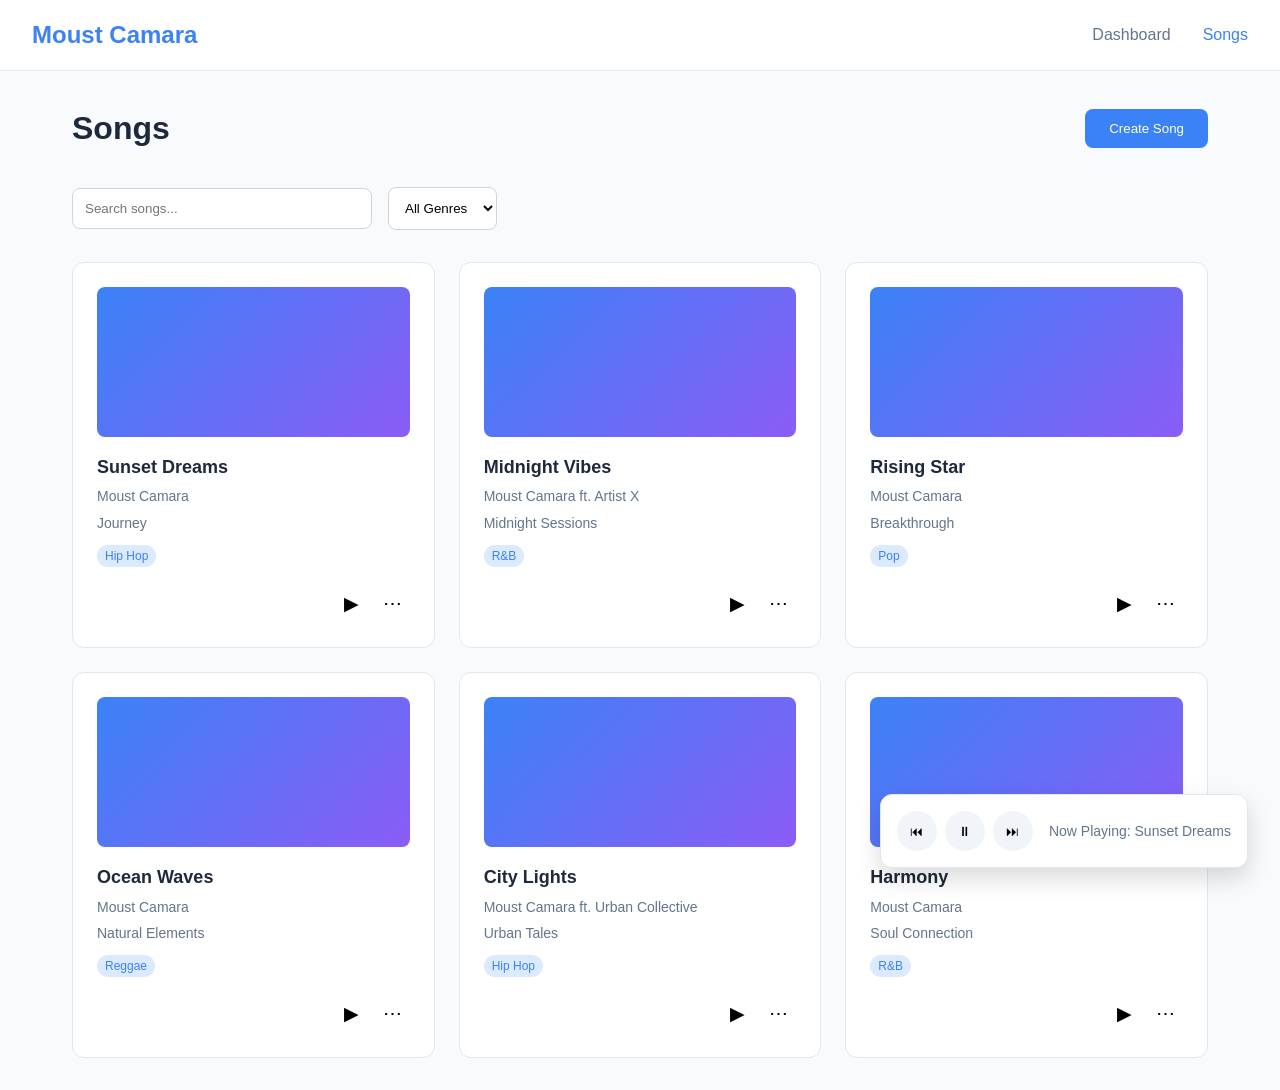
==== songs.html @ f2602607 "Fix create song drawer closing on Songs page Co-authored-by: lyricboost <84291668+lyricboost@users.n" ====
<!DOCTYPE html>
<html lang="en">
<head>
    <meta charset="UTF-8">
    <meta name="viewport" content="width=device-width, initial-scale=1.0">
    <title>Moust Camara - Songs</title>
    <link rel="stylesheet" href="styles.css">
</head>
<body>
    <nav class="navbar">
        <div class="nav-brand">Moust Camara</div>
        <div class="nav-links">
            <a href="index.html" class="nav-link">Dashboard</a>
            <a href="songs.html" class="nav-link active">Songs</a>
        </div>
    </nav>

    <main class="main-content songs-page">
        <div class="page-header">
            <h1>Songs</h1>
            <button class="btn btn-primary" id="createSongBtn">Create Song</button>
        </div>

        <div class="songs-filters">
            <div class="filter-group">
                <input type="text" placeholder="Search songs..." class="search-input">
                <select class="filter-select">
                    <option value="">All Genres</option>
                    <option value="hip-hop">Hip Hop</option>
                    <option value="r&b">R&B</option>
                    <option value="pop">Pop</option>
                    <option value="reggae">Reggae</option>
                </select>
            </div>
        </div>

        <div class="songs-grid">
            <div class="song-card">
                <div class="song-artwork"></div>
                <div class="song-info">
                    <h3 class="song-title">Sunset Dreams</h3>
                    <p class="song-artist">Moust Camara</p>
                    <p class="song-album">Journey</p>
                    <span class="song-genre">Hip Hop</span>
                </div>
                <div class="song-actions">
                    <button class="btn-icon">▶</button>
                    <button class="btn-icon">⋯</button>
                </div>
            </div>

            <div class="song-card">
                <div class="song-artwork"></div>
                <div class="song-info">
                    <h3 class="song-title">Midnight Vibes</h3>
                    <p class="song-artist">Moust Camara ft. Artist X</p>
                    <p class="song-album">Midnight Sessions</p>
                    <span class="song-genre">R&B</span>
                </div>
                <div class="song-actions">
                    <button class="btn-icon">▶</button>
                    <button class="btn-icon">⋯</button>
                </div>
            </div>

            <div class="song-card">
                <div class="song-artwork"></div>
                <div class="song-info">
                    <h3 class="song-title">Rising Star</h3>
                    <p class="song-artist">Moust Camara</p>
                    <p class="song-album">Breakthrough</p>
                    <span class="song-genre">Pop</span>
                </div>
                <div class="song-actions">
                    <button class="btn-icon">▶</button>
                    <button class="btn-icon">⋯</button>
                </div>
            </div>

            <div class="song-card">
                <div class="song-artwork"></div>
                <div class="song-info">
                    <h3 class="song-title">Ocean Waves</h3>
                    <p class="song-artist">Moust Camara</p>
                    <p class="song-album">Natural Elements</p>
                    <span class="song-genre">Reggae</span>
                </div>
                <div class="song-actions">
                    <button class="btn-icon">▶</button>
                    <button class="btn-icon">⋯</button>
                </div>
            </div>

            <div class="song-card">
                <div class="song-artwork"></div>
                <div class="song-info">
                    <h3 class="song-title">City Lights</h3>
                    <p class="song-artist">Moust Camara ft. Urban Collective</p>
                    <p class="song-album">Urban Tales</p>
                    <span class="song-genre">Hip Hop</span>
                </div>
                <div class="song-actions">
                    <button class="btn-icon">▶</button>
                    <button class="btn-icon">⋯</button>
                </div>
            </div>

            <div class="song-card">
                <div class="song-artwork"></div>
                <div class="song-info">
                    <h3 class="song-title">Harmony</h3>
                    <p class="song-artist">Moust Camara</p>
                    <p class="song-album">Soul Connection</p>
                    <span class="song-genre">R&B</span>
                </div>
                <div class="song-actions">
                    <button class="btn-icon">▶</button>
                    <button class="btn-icon">⋯</button>
                </div>
            </div>
        </div>

        <!-- Intentionally add some problematic elements that might interfere with drawer on this page -->
        <div class="songs-overlay-content">
            <div class="floating-player">
                <div class="player-controls">
                    <button class="control-btn">⏮</button>
                    <button class="control-btn">⏸</button>
                    <button class="control-btn">⏭</button>
                </div>
                <div class="now-playing">
                    <span>Now Playing: Sunset Dreams</span>
                </div>
            </div>
        </div>
    </main>

    <!-- Create Song Drawer -->
    <div class="drawer-overlay" id="drawerOverlay">
        <div class="drawer" id="songDrawer">
            <div class="drawer-header">
                <h2>Create New Song</h2>
                <button class="close-btn" id="closeDrawerBtn">&times;</button>
            </div>
            <div class="drawer-content">
                <form class="song-form">
                    <div class="form-group">
                        <label for="songTitle">Song Title</label>
                        <input type="text" id="songTitle" name="songTitle" required>
                    </div>
                    <div class="form-group">
                        <label for="artist">Artist</label>
                        <input type="text" id="artist" name="artist" value="Moust Camara" required>
                    </div>
                    <div class="form-group">
                        <label for="album">Album</label>
                        <input type="text" id="album" name="album">
                    </div>
                    <div class="form-group">
                        <label for="genre">Genre</label>
                        <select id="genre" name="genre">
                            <option value="">Select Genre</option>
                            <option value="hip-hop">Hip Hop</option>
                            <option value="r&b">R&B</option>
                            <option value="pop">Pop</option>
                            <option value="reggae">Reggae</option>
                        </select>
                    </div>
                    <div class="form-group">
                        <label for="description">Description</label>
                        <textarea id="description" name="description" rows="4"></textarea>
                    </div>
                    <div class="form-actions">
                        <button type="button" class="btn btn-secondary" id="cancelBtn">Cancel</button>
                        <button type="submit" class="btn btn-primary">Create Song</button>
                    </div>
                </form>
            </div>
        </div>
    </div>

    <script src="script.js"></script>
</body>
</html>
---- styles.css ----
/* Base styles */
* {
    margin: 0;
    padding: 0;
    box-sizing: border-box;
}

body {
    font-family: -apple-system, BlinkMacSystemFont, 'Segoe UI', Roboto, sans-serif;
    background-color: #f8fafc;
    color: #1e293b;
    line-height: 1.6;
}

/* Navigation */
.navbar {
    background: #fff;
    padding: 1rem 2rem;
    border-bottom: 1px solid #e2e8f0;
    display: flex;
    justify-content: space-between;
    align-items: center;
    position: sticky;
    top: 0;
    z-index: 100;
}

.nav-brand {
    font-size: 1.5rem;
    font-weight: bold;
    color: #3b82f6;
}

.nav-links {
    display: flex;
    gap: 2rem;
}

.nav-link {
    text-decoration: none;
    color: #64748b;
    font-weight: 500;
    transition: color 0.2s;
}

.nav-link:hover,
.nav-link.active {
    color: #3b82f6;
}

/* Main content */
.main-content {
    max-width: 1200px;
    margin: 0 auto;
    padding: 2rem;
}

.page-header {
    display: flex;
    justify-content: space-between;
    align-items: center;
    margin-bottom: 2rem;
}

.page-header h1 {
    font-size: 2rem;
    font-weight: 700;
}

/* Buttons */
.btn {
    padding: 0.75rem 1.5rem;
    border: none;
    border-radius: 0.5rem;
    font-weight: 500;
    cursor: pointer;
    transition: all 0.2s;
    text-decoration: none;
    display: inline-block;
}

.btn-primary {
    background: #3b82f6;
    color: white;
}

.btn-primary:hover {
    background: #2563eb;
}

.btn-secondary {
    background: #e2e8f0;
    color: #475569;
}

.btn-secondary:hover {
    background: #cbd5e1;
}

.btn-icon {
    background: none;
    border: none;
    font-size: 1.2rem;
    cursor: pointer;
    padding: 0.5rem;
    border-radius: 0.25rem;
    transition: background 0.2s;
}

.btn-icon:hover {
    background: #f1f5f9;
}

/* Dashboard specific styles */
.stats-grid {
    display: grid;
    grid-template-columns: repeat(auto-fit, minmax(200px, 1fr));
    gap: 1.5rem;
    margin-bottom: 3rem;
}

.stat-card {
    background: white;
    padding: 1.5rem;
    border-radius: 0.75rem;
    border: 1px solid #e2e8f0;
    text-align: center;
}

.stat-card h3 {
    color: #64748b;
    font-size: 0.875rem;
    font-weight: 500;
    margin-bottom: 0.5rem;
}

.stat-number {
    font-size: 2rem;
    font-weight: bold;
    color: #1e293b;
}

.recent-activity {
    background: white;
    padding: 1.5rem;
    border-radius: 0.75rem;
    border: 1px solid #e2e8f0;
}

.recent-activity h2 {
    margin-bottom: 1rem;
    font-size: 1.25rem;
}

.activity-list {
    display: flex;
    flex-direction: column;
    gap: 1rem;
}

.activity-item {
    display: flex;
    justify-content: space-between;
    align-items: center;
    padding: 1rem;
    background: #f8fafc;
    border-radius: 0.5rem;
}

.activity-time {
    color: #64748b;
    font-size: 0.875rem;
}

/* Songs page specific styles */
.songs-page {
    position: relative;
}

.songs-filters {
    margin-bottom: 2rem;
}

.filter-group {
    display: flex;
    gap: 1rem;
    align-items: center;
}

.search-input {
    padding: 0.75rem;
    border: 1px solid #d1d5db;
    border-radius: 0.5rem;
    flex: 1;
    max-width: 300px;
}

.filter-select {
    padding: 0.75rem;
    border: 1px solid #d1d5db;
    border-radius: 0.5rem;
    background: white;
}

.songs-grid {
    display: grid;
    grid-template-columns: repeat(auto-fill, minmax(300px, 1fr));
    gap: 1.5rem;
}

.song-card {
    background: white;
    border: 1px solid #e2e8f0;
    border-radius: 0.75rem;
    padding: 1.5rem;
    transition: transform 0.2s, box-shadow 0.2s;
}

.song-card:hover {
    transform: translateY(-2px);
    box-shadow: 0 10px 25px rgba(0, 0, 0, 0.1);
}

.song-artwork {
    width: 100%;
    height: 150px;
    background: linear-gradient(135deg, #3b82f6, #8b5cf6);
    border-radius: 0.5rem;
    margin-bottom: 1rem;
}

.song-info {
    margin-bottom: 1rem;
}

.song-title {
    font-size: 1.125rem;
    font-weight: 600;
    margin-bottom: 0.25rem;
}

.song-artist {
    color: #64748b;
    font-size: 0.875rem;
    margin-bottom: 0.25rem;
}

.song-album {
    color: #64748b;
    font-size: 0.875rem;
    margin-bottom: 0.5rem;
}

.song-genre {
    background: #dbeafe;
    color: #3b82f6;
    padding: 0.25rem 0.5rem;
    border-radius: 1rem;
    font-size: 0.75rem;
    font-weight: 500;
}

.song-actions {
    display: flex;
    justify-content: flex-end;
    gap: 0.5rem;
}

/* Problematic overlay content on songs page - now fixed */
.songs-overlay-content {
    position: relative;
    /* Fixed z-index to not interfere with drawer */
    z-index: 50;
}

.floating-player {
    position: fixed;
    bottom: 2rem;
    right: 2rem;
    background: white;
    padding: 1rem;
    border-radius: 0.75rem;
    box-shadow: 0 10px 25px rgba(0, 0, 0, 0.15);
    border: 1px solid #e2e8f0;
    display: flex;
    align-items: center;
    gap: 1rem;
    /* Fixed z-index to be lower than drawer overlay */
    z-index: 100;
    min-width: 300px;
}

.player-controls {
    display: flex;
    gap: 0.5rem;
}

.control-btn {
    background: #f1f5f9;
    border: none;
    width: 2.5rem;
    height: 2.5rem;
    border-radius: 50%;
    cursor: pointer;
    display: flex;
    align-items: center;
    justify-content: center;
    transition: background 0.2s;
}

.control-btn:hover {
    background: #e2e8f0;
}

.now-playing {
    font-size: 0.875rem;
    color: #64748b;
}

/* Drawer styles */
.drawer-overlay {
    position: fixed;
    top: 0;
    left: 0;
    width: 100%;
    height: 100%;
    background: rgba(0, 0, 0, 0.5);
    display: none;
    z-index: 10000; /* Increased to be higher than floating-player */
    align-items: center;
    justify-content: center;
}

.drawer-overlay.open {
    display: flex;
}

.drawer {
    background: white;
    border-radius: 0.75rem;
    width: 90%;
    max-width: 500px;
    max-height: 90vh;
    overflow: hidden;
    transform: scale(0.9);
    transition: transform 0.2s ease-out;
}

.drawer-overlay.open .drawer {
    transform: scale(1);
}

.drawer-header {
    padding: 1.5rem;
    border-bottom: 1px solid #e2e8f0;
    display: flex;
    justify-content: space-between;
    align-items: center;
}

.drawer-header h2 {
    font-size: 1.25rem;
    font-weight: 600;
}

.close-btn {
    background: none;
    border: none;
    font-size: 1.5rem;
    cursor: pointer;
    padding: 0.25rem;
    border-radius: 0.25rem;
    color: #64748b;
    transition: background 0.2s;
}

.close-btn:hover {
    background: #f1f5f9;
}

.drawer-content {
    padding: 1.5rem;
    overflow-y: auto;
    max-height: calc(90vh - 80px);
}

/* Form styles */
.song-form {
    display: flex;
    flex-direction: column;
    gap: 1.5rem;
}

.form-group {
    display: flex;
    flex-direction: column;
    gap: 0.5rem;
}

.form-group label {
    font-weight: 500;
    color: #374151;
}

.form-group input,
.form-group select,
.form-group textarea {
    padding: 0.75rem;
    border: 1px solid #d1d5db;
    border-radius: 0.5rem;
    font-size: 1rem;
    transition: border-color 0.2s;
}

.form-group input:focus,
.form-group select:focus,
.form-group textarea:focus {
    outline: none;
    border-color: #3b82f6;
    box-shadow: 0 0 0 3px rgba(59, 130, 246, 0.1);
}

.form-group textarea {
    resize: vertical;
    min-height: 100px;
}

.form-actions {
    display: flex;
    gap: 1rem;
    justify-content: flex-end;
    margin-top: 1rem;
}

/* Responsive design */
@media (max-width: 768px) {
    .navbar {
        padding: 1rem;
    }
    
    .main-content {
        padding: 1rem;
    }
    
    .page-header {
        flex-direction: column;
        gap: 1rem;
        align-items: flex-start;
    }
    
    .filter-group {
        flex-direction: column;
        align-items: stretch;
    }
    
    .search-input {
        max-width: none;
    }
    
    .form-actions {
        flex-direction: column-reverse;
    }
    
    .floating-player {
        bottom: 1rem;
        right: 1rem;
        left: 1rem;
        min-width: auto;
    }
}
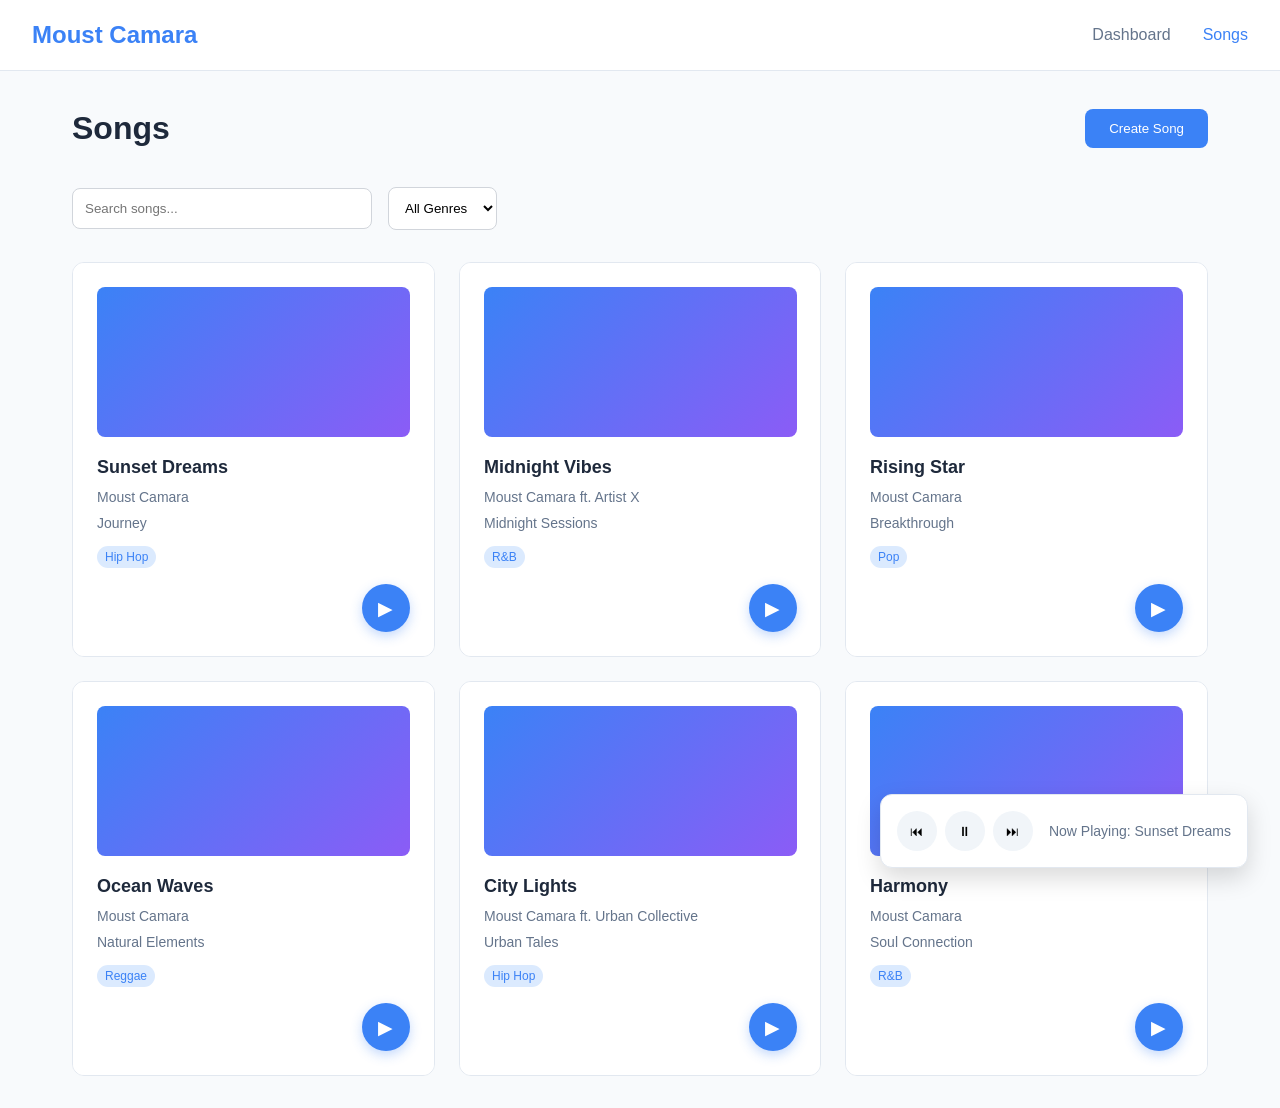
==== commit 1e1cbdfa: "Implement swipe gesture functionality for song card actions Co-authored-by: lyricboost <84291668+lyr" ====
--- a/songs.html
+++ b/songs.html
@@ -35,87 +35,123 @@
         </div>
 
         <div class="songs-grid">
-            <div class="song-card">
-                <div class="song-artwork"></div>
-                <div class="song-info">
-                    <h3 class="song-title">Sunset Dreams</h3>
-                    <p class="song-artist">Moust Camara</p>
-                    <p class="song-album">Journey</p>
-                    <span class="song-genre">Hip Hop</span>
-                </div>
-                <div class="song-actions">
-                    <button class="btn-icon">▶</button>
-                    <button class="btn-icon">⋯</button>
-                </div>
-            </div>
-
-            <div class="song-card">
-                <div class="song-artwork"></div>
-                <div class="song-info">
-                    <h3 class="song-title">Midnight Vibes</h3>
-                    <p class="song-artist">Moust Camara ft. Artist X</p>
-                    <p class="song-album">Midnight Sessions</p>
-                    <span class="song-genre">R&B</span>
-                </div>
-                <div class="song-actions">
-                    <button class="btn-icon">▶</button>
-                    <button class="btn-icon">⋯</button>
-                </div>
-            </div>
-
-            <div class="song-card">
-                <div class="song-artwork"></div>
-                <div class="song-info">
-                    <h3 class="song-title">Rising Star</h3>
-                    <p class="song-artist">Moust Camara</p>
-                    <p class="song-album">Breakthrough</p>
-                    <span class="song-genre">Pop</span>
-                </div>
-                <div class="song-actions">
-                    <button class="btn-icon">▶</button>
-                    <button class="btn-icon">⋯</button>
-                </div>
-            </div>
-
-            <div class="song-card">
-                <div class="song-artwork"></div>
-                <div class="song-info">
-                    <h3 class="song-title">Ocean Waves</h3>
-                    <p class="song-artist">Moust Camara</p>
-                    <p class="song-album">Natural Elements</p>
-                    <span class="song-genre">Reggae</span>
-                </div>
-                <div class="song-actions">
-                    <button class="btn-icon">▶</button>
-                    <button class="btn-icon">⋯</button>
-                </div>
-            </div>
-
-            <div class="song-card">
-                <div class="song-artwork"></div>
-                <div class="song-info">
-                    <h3 class="song-title">City Lights</h3>
-                    <p class="song-artist">Moust Camara ft. Urban Collective</p>
-                    <p class="song-album">Urban Tales</p>
-                    <span class="song-genre">Hip Hop</span>
-                </div>
-                <div class="song-actions">
-                    <button class="btn-icon">▶</button>
-                    <button class="btn-icon">⋯</button>
-                </div>
-            </div>
-
-            <div class="song-card">
-                <div class="song-artwork"></div>
-                <div class="song-info">
-                    <h3 class="song-title">Harmony</h3>
-                    <p class="song-artist">Moust Camara</p>
-                    <p class="song-album">Soul Connection</p>
-                    <span class="song-genre">R&B</span>
-                </div>
-                <div class="song-actions">
-                    <button class="btn-icon">▶</button>
-                    <button class="btn-icon">⋯</button>
+            <div class="song-card" data-song-id="sunset-dreams">
+                <div class="song-content">
+                    <div class="song-artwork"></div>
+                    <div class="song-info">
+                        <h3 class="song-title">Sunset Dreams</h3>
+                        <p class="song-artist">Moust Camara</p>
+                        <p class="song-album">Journey</p>
+                        <span class="song-genre">Hip Hop</span>
+                    </div>
+                    <div class="song-actions">
+                        <button class="btn-icon play-btn">▶</button>
+                    </div>
+                </div>
+                <div class="song-swipe-actions">
+                    <button class="action-btn delete-btn" title="Delete">🗑️</button>
+                    <button class="action-btn edit-btn" title="Edit">✏️</button>
+                    <button class="action-btn share-btn" title="Share">📤</button>
+                </div>
+            </div>
+
+            <div class="song-card" data-song-id="midnight-vibes">
+                <div class="song-content">
+                    <div class="song-artwork"></div>
+                    <div class="song-info">
+                        <h3 class="song-title">Midnight Vibes</h3>
+                        <p class="song-artist">Moust Camara ft. Artist X</p>
+                        <p class="song-album">Midnight Sessions</p>
+                        <span class="song-genre">R&B</span>
+                    </div>
+                    <div class="song-actions">
+                        <button class="btn-icon play-btn">▶</button>
+                    </div>
+                </div>
+                <div class="song-swipe-actions">
+                    <button class="action-btn delete-btn" title="Delete">🗑️</button>
+                    <button class="action-btn edit-btn" title="Edit">✏️</button>
+                    <button class="action-btn share-btn" title="Share">📤</button>
+                </div>
+            </div>
+
+            <div class="song-card" data-song-id="rising-star">
+                <div class="song-content">
+                    <div class="song-artwork"></div>
+                    <div class="song-info">
+                        <h3 class="song-title">Rising Star</h3>
+                        <p class="song-artist">Moust Camara</p>
+                        <p class="song-album">Breakthrough</p>
+                        <span class="song-genre">Pop</span>
+                    </div>
+                    <div class="song-actions">
+                        <button class="btn-icon play-btn">▶</button>
+                    </div>
+                </div>
+                <div class="song-swipe-actions">
+                    <button class="action-btn delete-btn" title="Delete">🗑️</button>
+                    <button class="action-btn edit-btn" title="Edit">✏️</button>
+                    <button class="action-btn share-btn" title="Share">📤</button>
+                </div>
+            </div>
+
+            <div class="song-card" data-song-id="ocean-waves">
+                <div class="song-content">
+                    <div class="song-artwork"></div>
+                    <div class="song-info">
+                        <h3 class="song-title">Ocean Waves</h3>
+                        <p class="song-artist">Moust Camara</p>
+                        <p class="song-album">Natural Elements</p>
+                        <span class="song-genre">Reggae</span>
+                    </div>
+                    <div class="song-actions">
+                        <button class="btn-icon play-btn">▶</button>
+                    </div>
+                </div>
+                <div class="song-swipe-actions">
+                    <button class="action-btn delete-btn" title="Delete">🗑️</button>
+                    <button class="action-btn edit-btn" title="Edit">✏️</button>
+                    <button class="action-btn share-btn" title="Share">📤</button>
+                </div>
+            </div>
+
+            <div class="song-card" data-song-id="city-lights">
+                <div class="song-content">
+                    <div class="song-artwork"></div>
+                    <div class="song-info">
+                        <h3 class="song-title">City Lights</h3>
+                        <p class="song-artist">Moust Camara ft. Urban Collective</p>
+                        <p class="song-album">Urban Tales</p>
+                        <span class="song-genre">Hip Hop</span>
+                    </div>
+                    <div class="song-actions">
+                        <button class="btn-icon play-btn">▶</button>
+                    </div>
+                </div>
+                <div class="song-swipe-actions">
+                    <button class="action-btn delete-btn" title="Delete">🗑️</button>
+                    <button class="action-btn edit-btn" title="Edit">✏️</button>
+                    <button class="action-btn share-btn" title="Share">📤</button>
+                </div>
+            </div>
+
+            <div class="song-card" data-song-id="harmony">
+                <div class="song-content">
+                    <div class="song-artwork"></div>
+                    <div class="song-info">
+                        <h3 class="song-title">Harmony</h3>
+                        <p class="song-artist">Moust Camara</p>
+                        <p class="song-album">Soul Connection</p>
+                        <span class="song-genre">R&B</span>
+                    </div>
+                    <div class="song-actions">
+                        <button class="btn-icon play-btn">▶</button>
+                    </div>
+                </div>
+                <div class="song-swipe-actions">
+                    <button class="action-btn delete-btn" title="Delete">🗑️</button>
+                    <button class="action-btn edit-btn" title="Edit">✏️</button>
+                    <button class="action-btn share-btn" title="Share">📤</button>
                 </div>
             </div>
         </div>
--- a/styles.css
+++ b/styles.css
@@ -212,13 +212,86 @@
     background: white;
     border: 1px solid #e2e8f0;
     border-radius: 0.75rem;
-    padding: 1.5rem;
+    overflow: hidden;
     transition: transform 0.2s, box-shadow 0.2s;
+    position: relative;
+    touch-action: pan-x;
+    user-select: none;
 }
 
 .song-card:hover {
     transform: translateY(-2px);
     box-shadow: 0 10px 25px rgba(0, 0, 0, 0.1);
+}
+
+.song-content {
+    padding: 1.5rem;
+    background: white;
+    position: relative;
+    z-index: 2;
+    transition: transform 0.3s ease-out;
+    will-change: transform;
+}
+
+.song-card.swiping .song-content {
+    transition: none;
+}
+
+.song-swipe-actions {
+    position: absolute;
+    top: 0;
+    right: 0;
+    height: 100%;
+    display: none;
+    align-items: center;
+    background: #ef4444;
+    z-index: 1;
+    min-width: 180px;
+    padding: 0 0.5rem;
+    transition: all 0.3s ease-out;
+}
+
+.song-card.has-actions .song-swipe-actions {
+    display: flex;
+}
+
+.action-btn {
+    background: rgba(255, 255, 255, 0.2);
+    border: none;
+    color: white;
+    font-size: 1.2rem;
+    padding: 0.75rem;
+    margin: 0 0.25rem;
+    border-radius: 0.5rem;
+    cursor: pointer;
+    transition: all 0.2s;
+    backdrop-filter: blur(10px);
+    min-width: 48px;
+    height: 48px;
+    display: flex;
+    align-items: center;
+    justify-content: center;
+}
+
+.action-btn:hover {
+    background: rgba(255, 255, 255, 0.3);
+    transform: scale(1.1);
+}
+
+.action-btn:active {
+    transform: scale(0.95);
+}
+
+.delete-btn {
+    background: rgba(239, 68, 68, 0.8);
+}
+
+.edit-btn {
+    background: rgba(59, 130, 246, 0.8);
+}
+
+.share-btn {
+    background: rgba(34, 197, 94, 0.8);
 }
 
 .song-artwork {
@@ -264,6 +337,33 @@
     display: flex;
     justify-content: flex-end;
     gap: 0.5rem;
+    margin-top: 1rem;
+}
+
+.play-btn {
+    background: #3b82f6;
+    color: white;
+    border: none;
+    font-size: 1.2rem;
+    cursor: pointer;
+    padding: 0.75rem;
+    border-radius: 50%;
+    transition: all 0.2s;
+    width: 48px;
+    height: 48px;
+    display: flex;
+    align-items: center;
+    justify-content: center;
+    box-shadow: 0 4px 12px rgba(59, 130, 246, 0.3);
+}
+
+.play-btn:hover {
+    background: #2563eb;
+    transform: scale(1.1);
+}
+
+.play-btn:active {
+    transform: scale(0.95);
 }
 
 /* Problematic overlay content on songs page - now fixed */
@@ -467,4 +567,51 @@
         left: 1rem;
         min-width: auto;
     }
+    
+    /* Mobile-specific swipe styles */
+    .songs-grid {
+        grid-template-columns: 1fr;
+        gap: 1rem;
+    }
+    
+    .song-card {
+        margin: 0 -1rem;
+        border-radius: 0;
+        border-left: none;
+        border-right: none;
+    }
+    
+    .song-content {
+        padding: 1rem 1.5rem;
+    }
+    
+    .song-swipe-actions {
+        min-width: 150px;
+    }
+    
+    .action-btn {
+        min-width: 40px;
+        height: 40px;
+        font-size: 1rem;
+        padding: 0.5rem;
+    }
+    
+    /* Add visual indicator for swipe on mobile */
+    .song-card::after {
+        content: '← Swipe for actions';
+        position: absolute;
+        top: 50%;
+        right: 1rem;
+        transform: translateY(-50%);
+        color: #94a3b8;
+        font-size: 0.75rem;
+        opacity: 0.7;
+        pointer-events: none;
+        z-index: 3;
+        transition: opacity 0.3s;
+    }
+    
+    .song-card.has-actions::after {
+        opacity: 0;
+    }
 }
